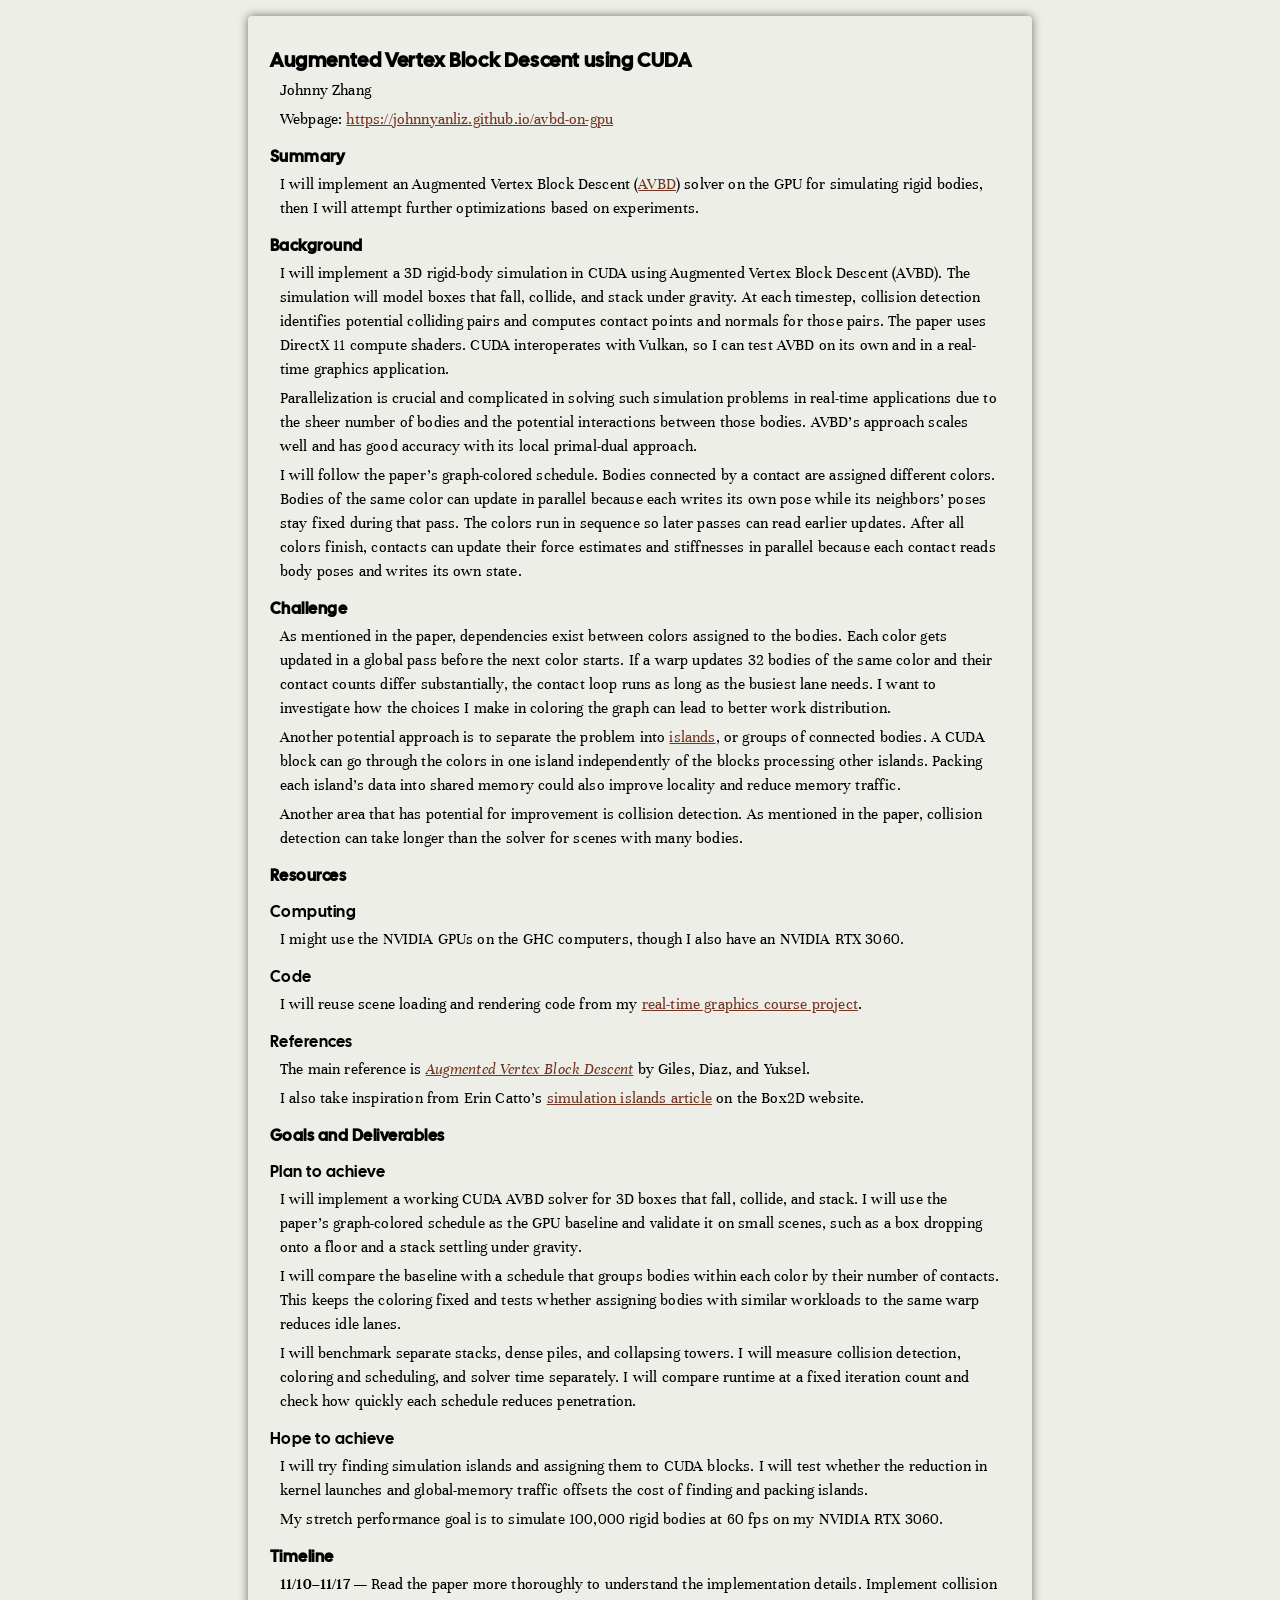
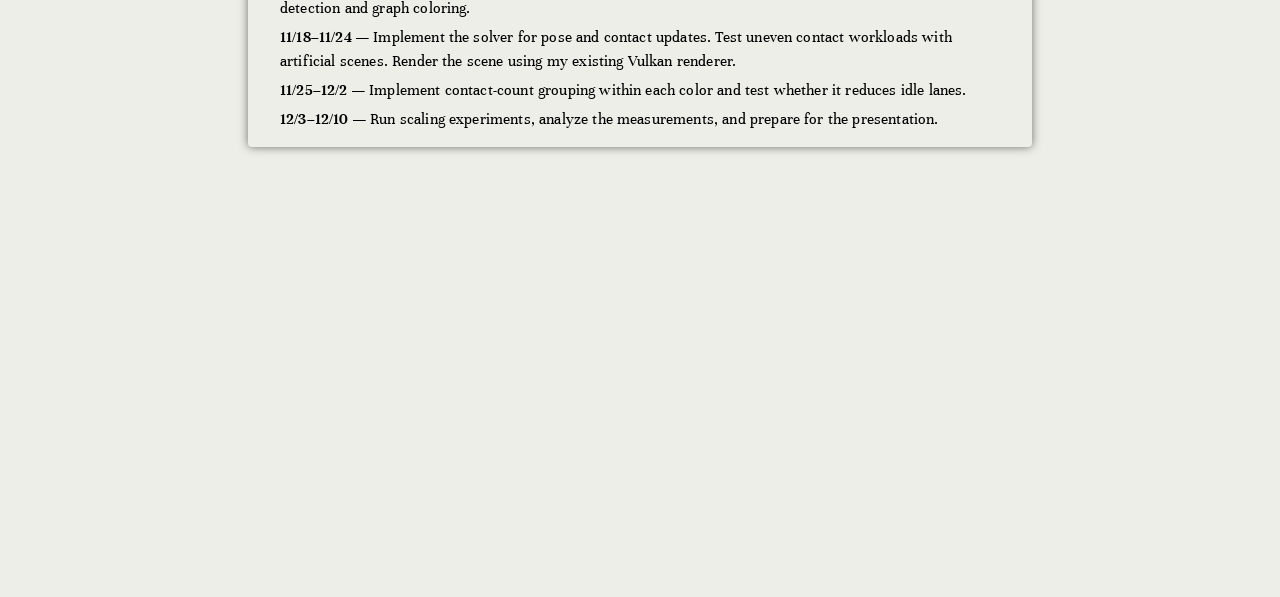
==== index.html @ ec3b6065 "webpage proposal" ====
<!doctype html>
<html>
<head>
<meta charset="utf-8">
<style>
@import url('https://fonts.googleapis.com/css2?family=Cal+Sans&family=Unna:ital,wght@0,400;0,700;1,400;1,700&display=swap');



body {
	font-family: 'Unna', 'Times New Roman', Times, serif;
	color:#000;
	background:#eeeee8;
	font-size:16px;
	margin: 1em auto 50vh auto;
	padding: 1em 2em 1em 2em;
	max-width:45em;
	border-radius:4px;
	box-shadow:0 0 10px #0008;
}

h1 { font-size: 20px; font-weight: 700; }
h2 { font-size: 16px; font-weight: 700; }
h3 { font-size: 16px; font-weight: 400; }
h4 { font-size: 14px; font-weight: 400; }

h1, h2, h3, h4 {
    font-family: "Cal Sans", sans-serif;
	margin: 15px 0 0 -10px;
    letter-spacing: 0.03em;
}

p {
	margin: 5px 0 0 0;
    line-height: 1.5;
    letter-spacing: 0.01em;
}

a {
  color: #753621;;
}

a:hover,
a:focus-visible {
  color: #a1ba23
}


</style>
<title>Rigid Body with AVBD</title>
</head>
<body>
<main>

<h1>Augmented Vertex Block Descent using CUDA</h1>
<p>Johnny Zhang</p>
<p>Webpage: <a href = "https://johnnyanliz.github.io/avbd-on-gpu" >https://johnnyanliz.github.io/avbd-on-gpu</a></p>
<h2>Summary</h2>
<p>I will implement an Augmented Vertex Block Descent (<a href="https://graphics.cs.utah.edu/research/projects/avbd/Augmented_VBD-SIGGRAPH25.pdf">AVBD</a>) solver on the GPU for simulating rigid bodies, then I will attempt further optimizations based on experiments.</p>

<h2>Background</h2>
<p>I will implement a 3D rigid-body simulation in CUDA using Augmented Vertex Block Descent (AVBD). The simulation will model boxes that fall, collide, and stack under gravity. At each timestep, collision detection identifies potential colliding pairs and computes contact points and normals for those pairs. The paper uses DirectX 11 compute shaders. CUDA interoperates with Vulkan, so I can test AVBD on its own and in a real-time graphics application.</p>

<p>Parallelization is crucial and complicated in solving such simulation problems in real-time applications due to the sheer number of bodies and the potential interactions between those bodies. AVBD’s approach scales well and has good accuracy with its local primal-dual approach.</p>

<p>I will follow the paper’s graph-colored schedule. Bodies connected by a contact are assigned different colors. Bodies of the same color can update in parallel because each writes its own pose while its neighbors’ poses stay fixed during that pass. The colors run in sequence so later passes can read earlier updates. After all colors finish, contacts can update their force estimates and stiffnesses in parallel because each contact reads body poses and writes its own state.</p>

<h2>Challenge</h2>
<p>As mentioned in the paper, dependencies exist between colors assigned to the bodies. Each color gets updated in a global pass before the next color starts. If a warp updates 32 bodies of the same color and their contact counts differ substantially, the contact loop runs as long as the busiest lane needs. I want to investigate how the choices I make in coloring the graph can lead to better work distribution.</p>

<p>Another potential approach is to separate the problem into <a href="https://box2d.org/posts/2023/10/simulation-islands/">islands</a>, or groups of connected bodies. A CUDA block can go through the colors in one island independently of the blocks processing other islands. Packing each island’s data into shared memory could also improve locality and reduce memory traffic.</p>

<p>Another area that has potential for improvement is collision detection. As mentioned in the paper, collision detection can take longer than the solver for scenes with many bodies.</p>

<h2>Resources</h2>

<h3>Computing</h3>
<p>I might use the NVIDIA GPUs on the GHC computers, though I also have an NVIDIA RTX 3060.</p>

<h3>Code</h3>
<p>I will reuse scene loading and rendering code from my <a href="https://github.com/JohnnyAnliZ/Vulkan-Render-RTG-15472">real-time graphics course project</a>.</p>

<h3>References</h3>
<p>The main reference is <a href="https://graphics.cs.utah.edu/research/projects/avbd/Augmented_VBD-SIGGRAPH25.pdf"><em>Augmented Vertex Block Descent</em></a> by Giles, Diaz, and Yuksel.</p>
<p>I also take inspiration from Erin Catto’s <a href="https://box2d.org/posts/2023/10/simulation-islands/">simulation islands article</a> on the Box2D website.</p>

<h2>Goals and Deliverables</h2>

<h3>Plan to achieve</h3>
<p>I will implement a working CUDA AVBD solver for 3D boxes that fall, collide, and stack. I will use the paper’s graph-colored schedule as the GPU baseline and validate it on small scenes, such as a box dropping onto a floor and a stack settling under gravity.</p>

<p>I will compare the baseline with a schedule that groups bodies within each color by their number of contacts. This keeps the coloring fixed and tests whether assigning bodies with similar workloads to the same warp reduces idle lanes.</p>

<p>I will benchmark separate stacks, dense piles, and collapsing towers. I will measure collision detection, coloring and scheduling, and solver time separately. I will compare runtime at a fixed iteration count and check how quickly each schedule reduces penetration.</p>

<h3>Hope to achieve</h3>
<p>I will try finding simulation islands and assigning them to CUDA blocks. I will test whether the reduction in kernel launches and global-memory traffic offsets the cost of finding and packing islands.</p>

<p>My stretch performance goal is to simulate 100,000 rigid bodies at 60 fps on my NVIDIA RTX 3060.</p>

<h2>Timeline</h2>
<p><strong>11/10–11/17</strong> — Read the paper more thoroughly to understand the implementation details. Implement collision detection and graph coloring.</p>
<p><strong>11/18–11/24</strong> — Implement the solver for pose and contact updates. Test uneven contact workloads with artificial scenes. Render the scene using my existing Vulkan renderer.</p>
<p><strong>11/25–12/2</strong> — Implement contact-count grouping within each color and test whether it reduces idle lanes.</p>
<p><strong>12/3–12/10</strong> — Run scaling experiments, analyze the measurements, and prepare for the presentation.</p>

</main>
</body>
</html>

</main>
</body>
</html>
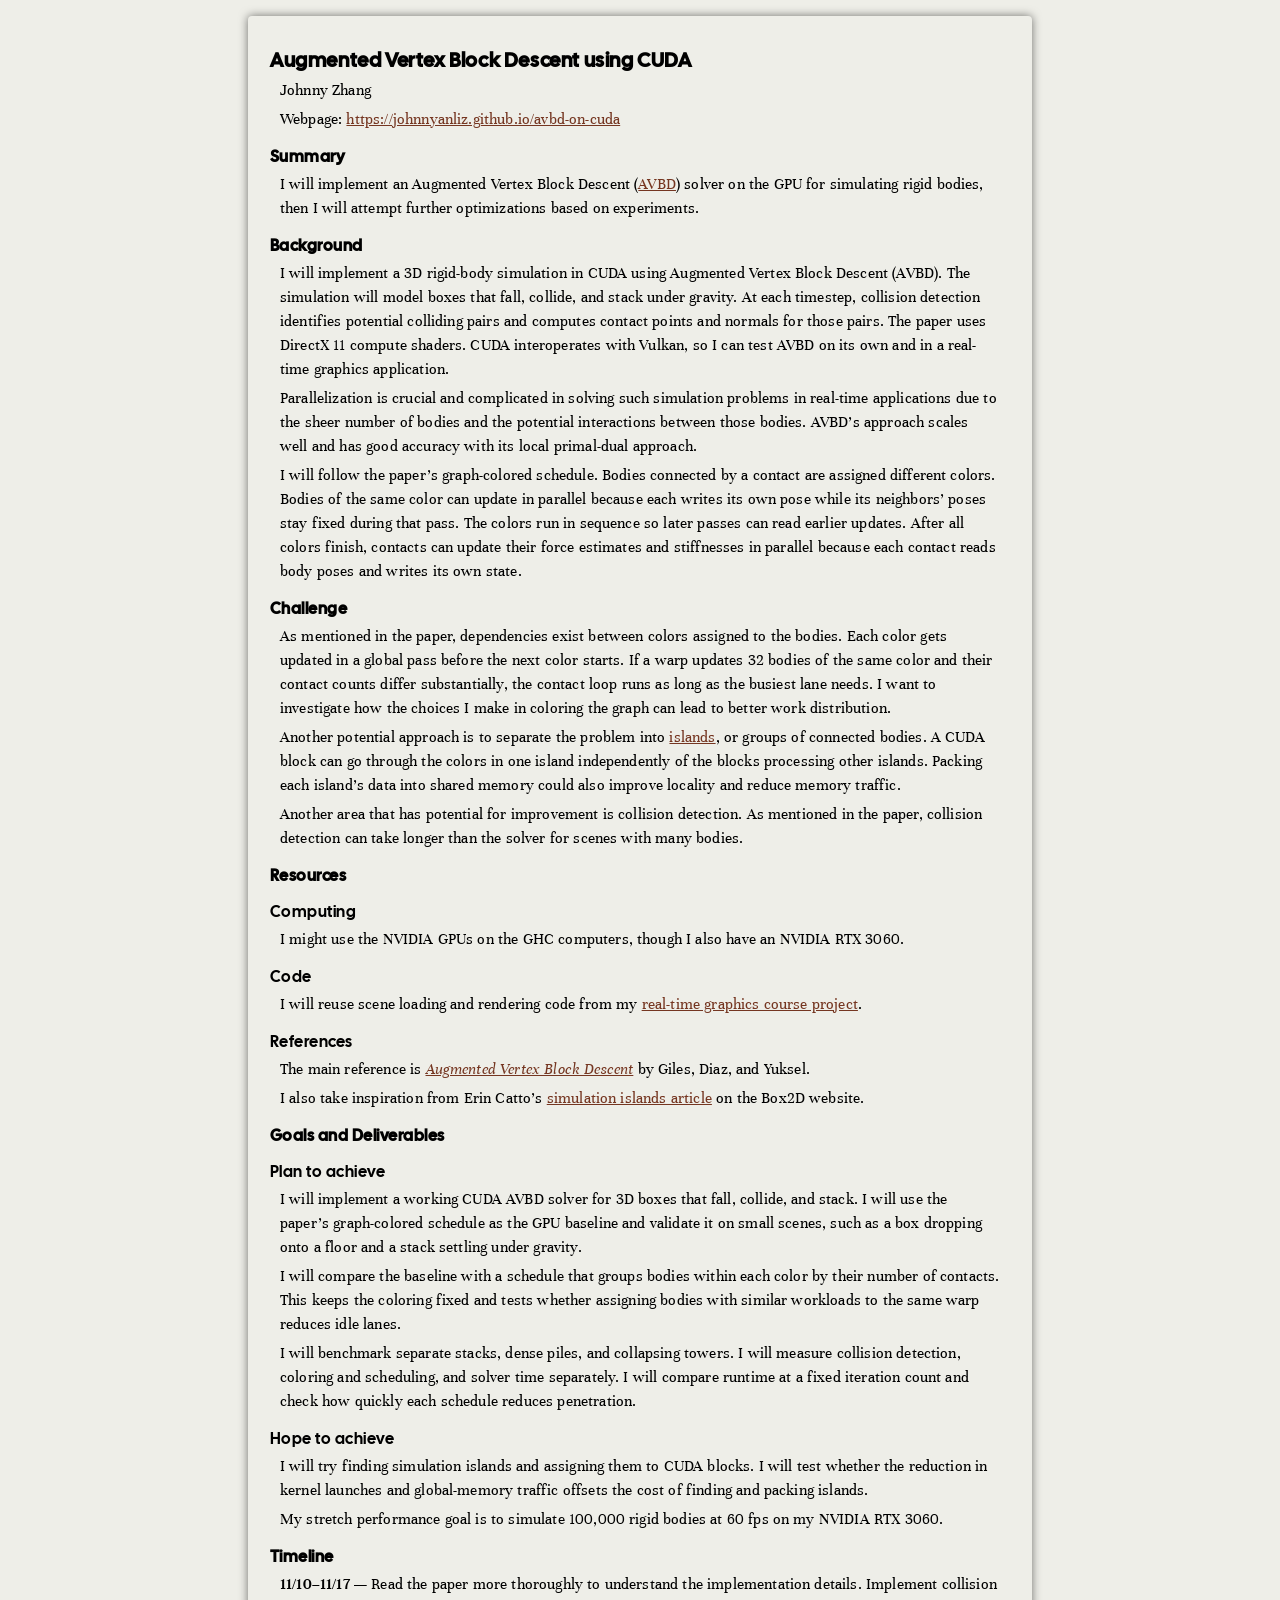
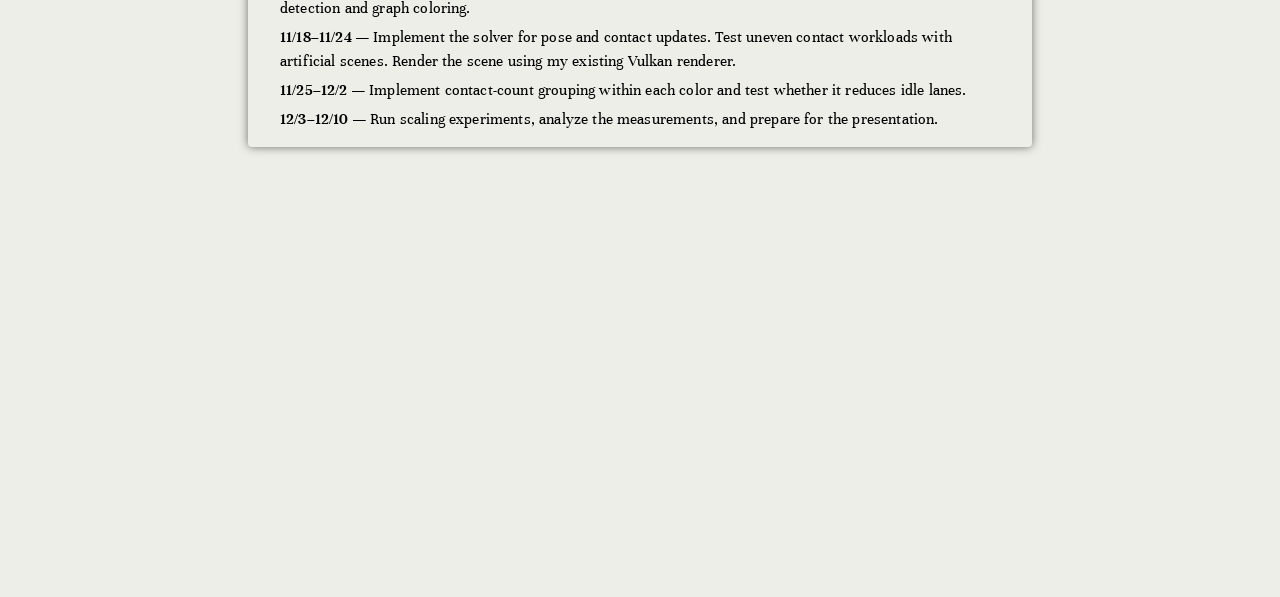
==== commit 7c15b7d7: "fix link" ====
--- a/index.html
+++ b/index.html
@@ -54,7 +54,7 @@
 
 <h1>Augmented Vertex Block Descent using CUDA</h1>
 <p>Johnny Zhang</p>
-<p>Webpage: <a href = "https://johnnyanliz.github.io/avbd-on-gpu" >https://johnnyanliz.github.io/avbd-on-gpu</a></p>
+<p>Webpage: <a href = "https://johnnyanliz.github.io/avbd-on-cuda" >https://johnnyanliz.github.io/avbd-on-cuda</a></p>
 <h2>Summary</h2>
 <p>I will implement an Augmented Vertex Block Descent (<a href="https://graphics.cs.utah.edu/research/projects/avbd/Augmented_VBD-SIGGRAPH25.pdf">AVBD</a>) solver on the GPU for simulating rigid bodies, then I will attempt further optimizations based on experiments.</p>
 
